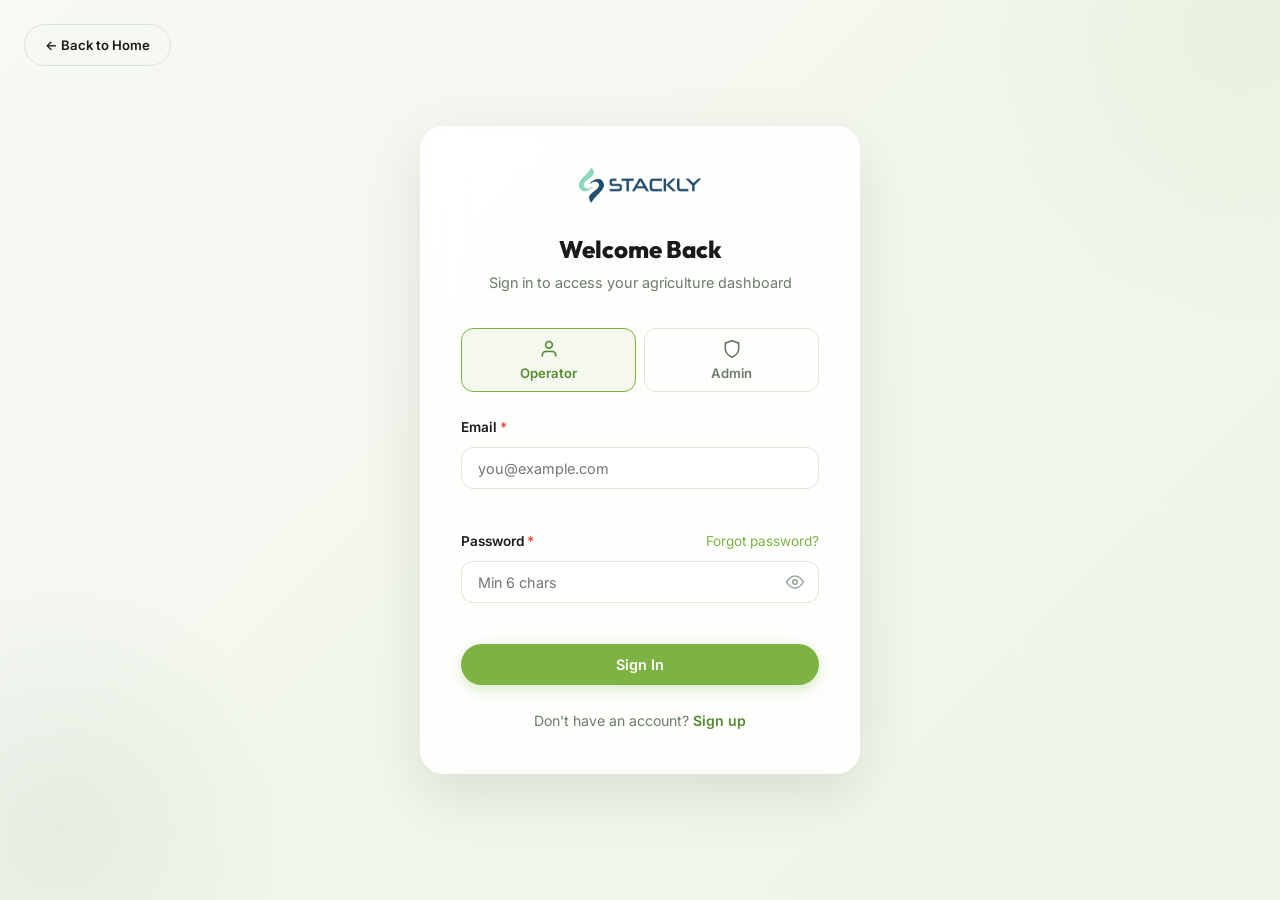
==== login.html @ 9b393491 "hi" ====
<!DOCTYPE html><html lang="en"><head><meta charset="UTF-8" /><meta name="viewport" content="width=device-width, initial-scale=1.0" /><title>Sign In - Stackly</title><link rel="stylesheet" href="css/style.css" /><link rel="stylesheet" href="css/auth.css" /><script src="js/auth.js"></script></head><body>
<div class="auth-page"><a href="index.html" class="btn btn-outline back-btn-top btn-sm">&larr; Back to Home</a><div class="auth-card"><div class="auth-logo"><a href="index.html"><img src="images/logo-stackly.webp" alt="Stackly" /></a></div><h2 class="auth-title">Welcome Back</h2><p class="auth-subtitle">Sign in to access your agriculture dashboard</p>
<div class="role-selector" id="roleSelector"><button class="role-option active" data-role="operator" onclick="selectRole(this)"><svg viewBox="0 0 24 24" fill="none" stroke="currentColor" stroke-width="2"><path d="M20 21v-2a4 4 0 00-4-4H8a4 4 0 00-4 4v2"/><circle cx="12" cy="7" r="4"/></svg>Operator</button><button class="role-option" data-role="admin" onclick="selectRole(this)"><svg viewBox="0 0 24 24" fill="none" stroke="currentColor" stroke-width="2"><path d="M12 22s8-4 8-10V5l-8-3-8 3v7c0 6 8 10 8 10z"/></svg>Admin</button></div>
<form onsubmit="event.preventDefault();handleLogin()"><div class="form-group"><label>Email <span class="required">*</span></label><input type="email" class="form-control" id="loginEmail" placeholder="you@example.com" required /><div class="form-error"></div></div><div class="form-group"><div style="display:flex;justify-content:space-between;align-items:center;margin-bottom:0.5rem;"><label style="margin-bottom:0;">Password <span class="required">*</span></label><a href="404.html" style="font-size:0.85rem;text-decoration:none;color:#7cb342;">Forgot password?</a></div><div class="password-wrapper"><input type="password" class="form-control" id="loginPassword" placeholder="Min 6 chars" required minlength="6" /><button type="button" class="password-toggle"><svg width="18" height="18" viewBox="0 0 24 24" fill="none" stroke="currentColor" stroke-width="2"><path d="M1 12s4-8 11-8 11 8 11 8-4 8-11 8-11-8-11-8z"/><circle cx="12" cy="12" r="3"/></svg></button></div><div class="form-error"></div></div><button type="submit" class="btn btn-primary" style="width:100%;justify-content:center;">Sign In</button></form>
<div class="auth-footer">Don't have an account? <a href="signup.html">Sign up</a></div></div></div>
<script>let selectedRole='operator';function selectRole(el){document.querySelectorAll('.role-option').forEach(o=>o.classList.remove('active'));el.classList.add('active');selectedRole=el.dataset.role;}function handleLogin(){const email=document.getElementById('loginEmail').value;const password=document.getElementById('loginPassword').value;const result=authLogin(email,password,selectedRole);if(result.success){window.location.href='dashboard.html';}}</script>
<script src="js/main.js"></script></body></html>
---- css/style.css ----
/* ============================================
   STACKLY SMART AGRICULTURE
   Premium Glossy Design System
   ============================================ */

/* ---------- Google Fonts ---------- */
@import url('https://fonts.googleapis.com/css2?family=Inter:wght@300;400;500;600;700&family=Outfit:wght@400;500;600;700;800;900&display=swap');

/* ---------- CSS Custom Properties ---------- */
:root {
  /* Primary — Dark Green */
  --primary: #1a3a2a;
  --primary-light: #2d5a3f;
  --primary-lighter: #3e7a55;
  --primary-dark: #0f2218;
  --primary-bg: rgba(26, 58, 42, 0.06);

  /* Accent — Vibrant Green */
  --accent: #7cb342;
  --accent-light: #9ccc65;
  --accent-dark: #558b2f;
  --accent-bg: rgba(124, 179, 66, 0.08);

  /* Warm — Lime/Yellow-Green */
  --warm: #8bc34a;
  --warm-light: #aed581;
  --warm-dark: #689f38;
  --warm-bg: rgba(139, 195, 74, 0.08);

  /* Backgrounds */
  --bg: #ffffff;
  --bg-subtle: #f7f9f4;
  --bg-muted: #eef2e8;
  --bg-dark: #0f1a12;
  --bg-cream: #f5f8f0;

  /* Surfaces */
  --surface: #ffffff;
  --surface-raised: #ffffff;
  --surface-overlay: rgba(255, 255, 255, 0.92);

  /* Text */
  --text: #1a1a1a;
  --text-secondary: #3d4a3d;
  --text-muted: #6b7b6b;
  --text-faint: #94a394;

  /* Borders */
  --border: #dde6d5;
  --border-light: #eef2e8;
  --border-hover: #b8c9a8;

  /* Semantic */
  --success: #10b981;
  --success-bg: rgba(16, 185, 129, 0.08);
  --warning: #f59e0b;
  --warning-bg: rgba(245, 158, 11, 0.08);
  --danger: #ef4444;
  --danger-bg: rgba(239, 68, 68, 0.08);
  --info: #3b82f6;
  --info-bg: rgba(59, 130, 246, 0.08);

  /* Typography */
  --font-body: 'Inter', -apple-system, BlinkMacSystemFont, sans-serif;
  --font-heading: 'Outfit', 'Inter', sans-serif;

  /* Spacing */
  --section-pad: clamp(4rem, 10vw, 7rem);
  --container-max: 1200px;
  --container-wide: 1400px;

  /* Shadows */
  --shadow-xs: 0 1px 2px rgba(0, 0, 0, 0.04);
  --shadow-sm: 0 1px 3px rgba(0, 0, 0, 0.06), 0 1px 2px rgba(0, 0, 0, 0.04);
  --shadow-md: 0 4px 16px rgba(0, 0, 0, 0.06);
  --shadow-lg: 0 8px 32px rgba(0, 0, 0, 0.08);
  --shadow-xl: 0 20px 60px rgba(0, 0, 0, 0.1);
  --shadow-glow: 0 0 40px rgba(124, 179, 66, 0.15);
  --shadow-card-hover: 0 12px 40px rgba(26, 58, 42, 0.12);
  --shadow-warm: 0 8px 30px rgba(139, 195, 74, 0.2);

  /* Glass */
  --glass-bg: rgba(255, 255, 255, 0.7);
  --glass-border: rgba(255, 255, 255, 0.5);

  /* Radii */
  --radius-sm: 0.5rem;
  --radius-md: 0.75rem;
  --radius-lg: 1rem;
  --radius-xl: 1.25rem;
  --radius-2xl: 1.5rem;
  --radius-full: 9999px;

  /* Transitions */
  --ease-out: cubic-bezier(0.22, 1, 0.36, 1);
  --ease-spring: cubic-bezier(0.34, 1.56, 0.64, 1);
  --transition: 0.3s var(--ease-out);
  --transition-slow: 0.5s var(--ease-out);
}

/* ---------- Reset ---------- */
*, *::before, *::after { margin: 0; padding: 0; box-sizing: border-box; }
html { scroll-behavior: smooth; -webkit-text-size-adjust: 100%; }
body {
  font-family: var(--font-body);
  color: var(--text);
  background: var(--bg);
  line-height: 1.7;
  -webkit-font-smoothing: antialiased;
  -moz-osx-font-smoothing: grayscale;
  overflow-x: hidden;
}
img { max-width: 100%; height: auto; display: block; }
a { color: inherit; text-decoration: none; }
button { font-family: inherit; cursor: pointer; border: none; background: none; }
h1, h2, h3, h4, h5, h6 {
  font-family: var(--font-heading);
  line-height: 1.2;
  font-weight: 700;
}
ul, ol { list-style: none; }
input, textarea, select { font-family: inherit; font-size: inherit; }

/* ---------- Layout ---------- */
.container {
  max-width: var(--container-max);
  margin: 0 auto;
  padding: 0 1.5rem;
}
.container-wide {
  max-width: var(--container-wide);
  margin: 0 auto;
  padding: 0 1.5rem;
}
.section {
  padding: var(--section-pad) 0;
}
.section-sm {
  padding: clamp(2rem, 5vw, 4rem) 0;
}
.section-label {
  display: inline-flex;
  align-items: center;
  gap: 0.5rem;
  font-size: 0.78rem;
  font-weight: 700;
  text-transform: uppercase;
  letter-spacing: 0.15em;
  color: var(--accent);
  margin-bottom: 1rem;
}
.section-label::before {
  content: '';
  width: 8px;
  height: 8px;
  background: var(--accent);
  border-radius: 50%;
}
.section-title {
  font-size: clamp(1.75rem, 4vw, 3rem);
  font-weight: 800;
  color: var(--text);
  margin-bottom: 1rem;
}
.section-subtitle {
  font-size: clamp(0.95rem, 1.5vw, 1.1rem);
  color: var(--text-muted);
  max-width: 600px;
  line-height: 1.7;
}
.text-center { text-align: center; }
.text-center .section-subtitle { margin: 0 auto; }
.text-white { color: #ffffff; }
.text-white .section-label { color: var(--accent-light); }
.text-white .section-subtitle { color: rgba(255,255,255,0.7); }

/* ---------- Page Loader ---------- */
#page-loader {
  position: fixed; inset: 0; z-index: 99999;
  background: var(--bg);
  display: flex; flex-direction: column;
  align-items: center; justify-content: center;
  gap: 1.5rem;
  transition: opacity 0.5s, visibility 0.5s;
}
#page-loader.hidden { opacity: 0; visibility: hidden; pointer-events: none; }
.loader-logo img { height: 32px; }
.loader-ring {
  position: absolute;
  width: 60px; height: 60px;
  border: 3px solid var(--border);
  border-top-color: var(--accent);
  border-radius: 50%;
  animation: loaderSpin 0.8s linear infinite;
}
.loader-text {
  font-size: 0.82rem;
  font-weight: 500;
  color: var(--text-faint);
  letter-spacing: 0.1em;
}
@keyframes loaderSpin { to { transform: rotate(360deg); } }

/* ---------- Buttons ---------- */
.btn {
  display: inline-flex;
  align-items: center;
  gap: 0.5rem;
  padding: 0.75rem 1.75rem;
  border-radius: var(--radius-full);
  font-weight: 600;
  font-size: 0.9rem;
  transition: all var(--transition);
  cursor: pointer;
  border: none;
  white-space: nowrap;
}
.btn-primary {
  background: var(--accent);
  color: #ffffff;
  box-shadow: 0 4px 14px rgba(124, 179, 66, 0.3);
}
.btn-primary:hover {
  background: var(--accent-dark);
  transform: translateY(-2px);
  box-shadow: 0 6px 20px rgba(124, 179, 66, 0.4);
}
.btn-outline {
  background: transparent;
  color: var(--text);
  border: 1.5px solid var(--border);
}
.btn-outline:hover {
  border-color: var(--accent);
  color: var(--accent-dark);
  background: var(--accent-bg);
}
.btn-dark {
  background: var(--primary);
  color: #ffffff;
}
.btn-dark:hover {
  background: var(--primary-light);
  transform: translateY(-2px);
}
.btn-white {
  background: #ffffff;
  color: var(--primary);
  font-weight: 700;
}
.btn-white:hover {
  background: #f0f0f0;
  transform: translateY(-2px);
}
.btn svg { width: 16px; height: 16px; }
.btn-sm { padding: 0.55rem 1.25rem; font-size: 0.82rem; }
.btn-lg { padding: 0.9rem 2.25rem; font-size: 1rem; }
.back-btn-top {
  position: absolute;
  top: 1.5rem;
  left: 1.5rem;
  z-index: 10;
}

/* ---------- Header / Navbar ---------- */
.header {
  position: fixed;
  top: 0;
  left: 0;
  right: 0;
  z-index: 1000;
  background: rgba(26, 58, 42, 0.95);
  backdrop-filter: blur(20px);
  -webkit-backdrop-filter: blur(20px);
  transition: all var(--transition);
  border-bottom: 1px solid rgba(255,255,255,0.08);
}
.header.scrolled {
  background: rgba(15, 26, 18, 0.98);
  box-shadow: 0 4px 30px rgba(0,0,0,0.15);
}
.header-inner {
  max-width: var(--container-wide);
  margin: 0 auto;
  padding: 0 1.5rem;
  display: flex;
  align-items: center;
  justify-content: space-between;
  height: 72px;
}
.header-logo img { height: 32px; }
.header-nav {
  display: flex;
  align-items: center;
  gap: 2rem;
}
.header-nav a {
  font-size: 0.88rem;
  font-weight: 500;
  color: rgba(255,255,255,0.75);
  transition: color var(--transition);
  position: relative;
}
.header-nav a:hover,
.header-nav a.active {
  color: #ffffff;
}
.header-nav a::after {
  content: '';
  position: absolute;
  bottom: -4px;
  left: 0;
  width: 0;
  height: 2px;
  background: var(--accent);
  transition: width var(--transition);
}
.header-nav a:hover::after,
.header-nav a.active::after {
  width: 100%;
}
.header-actions {
  display: flex;
  align-items: center;
  gap: 0.75rem;
}
.header-actions .btn-outline {
  color: rgba(255,255,255,0.8);
  border-color: rgba(255,255,255,0.25);
}
.header-actions .btn-outline:hover {
  border-color: var(--accent);
  color: #ffffff;
  background: rgba(124, 179, 66, 0.1);
}

/* Mobile Menu */
.ham-btn {
  display: none;
  width: 40px;
  height: 40px;
  align-items: center;
  justify-content: center;
  color: #ffffff;
  border-radius: var(--radius-sm);
  transition: background var(--transition);
  position: relative;
  z-index: 1001;
}
.ham-btn:hover { background: rgba(255,255,255,0.1); }
.ham-btn svg { width: 22px; height: 22px; }
.ham-btn .close-icon { display: none; }
.header.menu-open .ham-btn .ham-icon { display: none; }
.header.menu-open .ham-btn .close-icon { display: block; }

.mobile-overlay {
  display: none;
  position: fixed;
  inset: 0;
  background: rgba(0,0,0,0.5);
  z-index: 998;
}
.header.menu-open .mobile-overlay { display: block; }

.mobile-sidebar {
  position: fixed;
  top: 0;
  right: -320px;
  width: 300px;
  height: 100vh;
  background: var(--primary);
  z-index: 999;
  padding: 5rem 2rem 2rem;
  transition: right 0.4s var(--ease-out);
  display: flex;
  flex-direction: column;
  gap: 1.5rem;
  overflow-y: auto;
}
.header.menu-open .mobile-sidebar { right: 0; }
.mobile-sidebar .header-nav {
  flex-direction: column;
  align-items: flex-start;
  gap: 0;
}
.mobile-sidebar .header-nav a {
  padding: 0.85rem 0;
  font-size: 1rem;
  border-bottom: 1px solid rgba(255,255,255,0.08);
  width: 100%;
  display: block;
}
.mobile-sidebar .header-actions {
  flex-direction: column;
  width: 100%;
}
.mobile-sidebar .header-actions .btn {
  width: 100%;
  justify-content: center;
}

/* ---------- Hero Section ---------- */
.hero {
  position: relative;
  min-height: 100vh;
  display: flex;
  align-items: center;
  padding: 6rem 0 4rem;
  overflow: hidden;
}
.hero-bg {
  position: absolute;
  inset: 0;
  z-index: 0;
}
.hero-bg img {
  width: 100%;
  height: 100%;
  object-fit: cover;
}
.hero-bg::after {
  content: '';
  position: absolute;
  inset: 0;
  background: linear-gradient(135deg, rgba(15, 34, 24, 0.88) 0%, rgba(26, 58, 42, 0.7) 50%, rgba(15, 34, 24, 0.5) 100%);
}
.hero-content {
  position: relative;
  z-index: 1;
  max-width: var(--container-wide);
  margin: 0 auto;
  padding: 0 1.5rem;
  display: grid;
  grid-template-columns: 1fr 1fr;
  gap: 3rem;
  align-items: center;
}
.hero-text h1 {
  font-size: clamp(2.5rem, 5vw, 4rem);
  font-weight: 900;
  color: #ffffff;
  line-height: 1.1;
  margin-bottom: 1.25rem;
}
.hero-text h1 span { color: var(--accent-light); }
.hero-text p {
  font-size: clamp(1rem, 1.5vw, 1.15rem);
  color: rgba(255,255,255,0.75);
  margin-bottom: 2rem;
  max-width: 520px;
  line-height: 1.7;
}
.hero-btns {
  display: flex;
  gap: 1rem;
  flex-wrap: wrap;
}
.hero-image {
  position: relative;
  z-index: 1;
  display: flex;
  align-items: center;
  justify-content: center;
}
.hero-image img {
  border-radius: var(--radius-2xl);
  box-shadow: var(--shadow-xl);
  max-height: 500px;
  object-fit: cover;
}

/* ---------- Trusted Partners ---------- */
.partners-bar {
  background: var(--bg);
  padding: 2.5rem 0;
  border-bottom: 1px solid var(--border-light);
}
.partners-bar p {
  text-align: center;
  font-size: 0.82rem;
  color: var(--text-faint);
  margin-bottom: 1.5rem;
  font-weight: 500;
  letter-spacing: 0.05em;
}
.partners-logos {
  display: flex;
  align-items: center;
  justify-content: center;
  gap: 3rem;
  flex-wrap: wrap;
  opacity: 0.5;
}
.partners-logos span {
  font-family: var(--font-heading);
  font-size: 1.1rem;
  font-weight: 700;
  color: var(--text-muted);
  letter-spacing: 0.02em;
}

/* ---------- Intro Text Block ---------- */
.intro-block {
  padding: var(--section-pad) 0;
  background: var(--bg);
}
.intro-block .container {
  max-width: 800px;
  text-align: center;
}
.intro-block p {
  font-size: clamp(1rem, 1.5vw, 1.15rem);
  color: var(--text-secondary);
  line-height: 1.8;
}
.intro-icon {
  width: 48px;
  height: 48px;
  margin: 0 auto 1.5rem;
  background: var(--accent-bg);
  border-radius: var(--radius-md);
  display: flex;
  align-items: center;
  justify-content: center;
  color: var(--accent);
}

/* ---------- Split Grid ---------- */
.split-grid {
  display: grid;
  grid-template-columns: 1fr 1fr;
  gap: 2rem;
}
.split-card {
  background: var(--surface);
  border: 1px solid var(--border);
  border-radius: var(--radius-2xl);
  padding: 2.5rem;
  position: relative;
  overflow: hidden;
  transition: all var(--transition);
}
.split-card:hover {
  box-shadow: var(--shadow-card-hover);
  transform: translateY(-4px);
}
.split-card-accent {
  border-left: 4px solid var(--accent);
}
.split-card h3 {
  font-size: 1.5rem;
  margin-bottom: 0.75rem;
}
.split-card p {
  color: var(--text-muted);
  font-size: 0.95rem;
  line-height: 1.7;
}
.split-card .big-stat {
  font-size: 3.5rem;
  font-weight: 900;
  color: var(--accent);
  font-family: var(--font-heading);
  margin-bottom: 0.5rem;
}

/* ---------- Accordion Features ---------- */
.features-split {
  display: grid;
  grid-template-columns: 1fr 1fr;
  gap: 4rem;
  align-items: center;
}
.features-left h2 {
  font-size: clamp(1.75rem, 3.5vw, 2.75rem);
  font-weight: 800;
  margin-bottom: 1.5rem;
}
.feature-accordion-item {
  border: 1px solid var(--border);
  border-radius: var(--radius-lg);
  margin-bottom: 0.75rem;
  overflow: hidden;
  transition: all var(--transition);
}
.feature-accordion-item.active {
  border-color: var(--accent);
  box-shadow: var(--shadow-md);
}
.feature-accordion-btn {
  width: 100%;
  padding: 1rem 1.25rem;
  display: flex;
  align-items: center;
  justify-content: space-between;
  font-size: 0.95rem;
  font-weight: 600;
  color: var(--text);
  background: var(--surface);
  transition: all var(--transition);
}
.feature-accordion-btn:hover { background: var(--bg-subtle); }
.feature-accordion-item.active .feature-accordion-btn {
  background: var(--accent-bg);
  color: var(--accent-dark);
}
.feature-accordion-btn svg {
  width: 18px;
  height: 18px;
  transition: transform var(--transition);
  color: var(--text-faint);
}
.feature-accordion-item.active .feature-accordion-btn svg {
  transform: rotate(180deg);
  color: var(--accent);
}
.feature-accordion-body {
  max-height: 0;
  overflow: hidden;
  transition: max-height 0.4s var(--ease-out);
}
.feature-accordion-item.active .feature-accordion-body {
  max-height: 200px;
}
.feature-accordion-body p {
  padding: 0 1.25rem 1rem;
  font-size: 0.88rem;
  color: var(--text-muted);
  line-height: 1.7;
}

/* ---------- Tech Cards ---------- */
.tech-cards {
  display: grid;
  grid-template-columns: repeat(3, 1fr);
  gap: 1.5rem;
}
.tech-card {
  background: var(--surface);
  border: 1px solid var(--border);
  border-radius: var(--radius-2xl);
  overflow: hidden;
  transition: all var(--transition);
}
.tech-card:hover {
  box-shadow: var(--shadow-card-hover);
  transform: translateY(-6px);
}
.tech-card-img {
  height: 200px;
  overflow: hidden;
}
.tech-card-img img {
  width: 100%;
  height: 100%;
  object-fit: cover;
  transition: transform 0.6s var(--ease-out);
}
.tech-card:hover .tech-card-img img {
  transform: scale(1.05);
}
.tech-card-body {
  padding: 1.5rem;
}
.tech-card-body h4 {
  font-size: 1.05rem;
  margin-bottom: 0.5rem;
}
.tech-card-body p {
  font-size: 0.85rem;
  color: var(--text-muted);
  line-height: 1.6;
}

/* ---------- Stats Section ---------- */
.stats-section {
  background: var(--bg-subtle);
  padding: var(--section-pad) 0;
}
.stats-grid {
  display: grid;
  grid-template-columns: repeat(4, 1fr);
  gap: 2rem;
}
.stat-item {
  text-align: center;
  padding: 2rem 1rem;
  background: var(--surface);
  border: 1px solid var(--border);
  border-radius: var(--radius-xl);
  transition: all var(--transition);
}
.stat-item:hover {
  box-shadow: var(--shadow-md);
  transform: translateY(-4px);
}
.stat-number {
  font-size: clamp(2rem, 4vw, 3rem);
  font-weight: 900;
  font-family: var(--font-heading);
  color: var(--accent-dark);
  line-height: 1;
  margin-bottom: 0.5rem;
}
.stat-label {
  font-size: 0.85rem;
  color: var(--text-muted);
}

/* ---------- Workflow / Timeline ---------- */
.workflow-section {
  padding: var(--section-pad) 0;
}
.workflow-grid {
  display: grid;
  grid-template-columns: 1fr 1fr;
  gap: 4rem;
  align-items: center;
}
.workflow-steps {
  position: relative;
}
.workflow-steps::before {
  content: '';
  position: absolute;
  left: 16px;
  top: 0;
  bottom: 0;
  width: 2px;
  background: var(--border);
}
.workflow-step {
  display: flex;
  gap: 1.5rem;
  padding: 1.5rem 0;
  position: relative;
}
.workflow-dot {
  width: 34px;
  height: 34px;
  border-radius: 50%;
  background: var(--surface);
  border: 2px solid var(--border);
  display: flex;
  align-items: center;
  justify-content: center;
  flex-shrink: 0;
  z-index: 1;
  transition: all var(--transition);
  font-size: 0.78rem;
  font-weight: 700;
  color: var(--text-faint);
}
.workflow-step:hover .workflow-dot {
  background: var(--accent);
  border-color: var(--accent);
  color: #ffffff;
}
.workflow-step h4 {
  font-size: 1.1rem;
  margin-bottom: 0.35rem;
}
.workflow-step p {
  font-size: 0.88rem;
  color: var(--text-muted);
  line-height: 1.6;
}
.workflow-image {
  position: relative;
}
.workflow-image img {
  border-radius: var(--radius-2xl);
  box-shadow: var(--shadow-lg);
}
.workflow-float-card {
  position: absolute;
  bottom: -20px;
  right: -20px;
  background: var(--surface);
  border-radius: var(--radius-xl);
  padding: 1.25rem 1.5rem;
  box-shadow: var(--shadow-lg);
  border: 1px solid var(--border);
}
.workflow-float-card h5 {
  font-size: 0.88rem;
  margin-bottom: 0.5rem;
  color: var(--text);
}
.workflow-float-card .progress-bar {
  height: 8px;
  background: var(--bg-muted);
  border-radius: 4px;
  overflow: hidden;
  width: 150px;
}
.workflow-float-card .progress-fill {
  height: 100%;
  background: var(--accent);
  border-radius: 4px;
}
.workflow-float-card .progress-label {
  font-size: 0.78rem;
  color: var(--text-faint);
  margin-top: 0.25rem;
}

/* ---------- Testimonial ---------- */
.testimonial-section {
  background: var(--bg-subtle);
  padding: var(--section-pad) 0;
}
.testimonial-card {
  max-width: 800px;
  margin: 0 auto;
  display: grid;
  grid-template-columns: auto 1fr;
  gap: 2.5rem;
  align-items: center;
}
.testimonial-avatar {
  width: 120px;
  height: 120px;
  border-radius: var(--radius-xl);
  overflow: hidden;
  flex-shrink: 0;
}
.testimonial-avatar img {
  width: 100%;
  height: 100%;
  object-fit: cover;
}
.testimonial-body blockquote {
  font-size: 1.05rem;
  color: var(--text-secondary);
  line-height: 1.8;
  margin-bottom: 1.25rem;
  font-style: italic;
}
.testimonial-body .author-name {
  font-weight: 700;
  font-size: 1rem;
  color: var(--text);
}
.testimonial-body .author-role {
  font-size: 0.82rem;
  color: var(--text-faint);
}

/* ---------- CTA Banner ---------- */
.cta-section {
  background: linear-gradient(135deg, var(--primary) 0%, var(--primary-light) 50%, var(--accent-dark) 100%);
  padding: clamp(4rem, 8vw, 6rem) 0;
  position: relative;
  overflow: hidden;
}
.cta-section::before {
  content: '';
  position: absolute;
  top: -50%;
  right: -20%;
  width: 600px;
  height: 600px;
  border-radius: 50%;
  background: rgba(124, 179, 66, 0.1);
}
.cta-content {
  position: relative;
  z-index: 1;
  display: grid;
  grid-template-columns: 1fr auto;
  gap: 3rem;
  align-items: center;
}
.cta-content h2 {
  font-size: clamp(1.75rem, 3.5vw, 2.5rem);
  color: #ffffff;
  font-weight: 800;
}
.cta-content p {
  color: rgba(255,255,255,0.7);
  margin-top: 0.75rem;
  font-size: 1rem;
}

/* ---------- FAQ ---------- */
.faq-section {
  padding: var(--section-pad) 0;
}
.faq-list {
  max-width: 700px;
  margin: 2rem auto 0;
}
.faq-item {
  border-bottom: 1px solid var(--border);
}
.faq-question {
  width: 100%;
  padding: 1.25rem 0;
  display: flex;
  align-items: center;
  justify-content: space-between;
  font-size: 0.95rem;
  font-weight: 600;
  color: var(--text);
  text-align: left;
  transition: color var(--transition);
}
.faq-question:hover { color: var(--accent-dark); }
.faq-question svg {
  width: 18px;
  height: 18px;
  flex-shrink: 0;
  transition: transform var(--transition);
  color: var(--text-faint);
}
.faq-item.active .faq-question svg { transform: rotate(45deg); color: var(--accent); }
.faq-answer {
  max-height: 0;
  overflow: hidden;
  transition: max-height 0.4s var(--ease-out);
}
.faq-item.active .faq-answer { max-height: 300px; }
.faq-answer p {
  padding-bottom: 1.25rem;
  font-size: 0.9rem;
  color: var(--text-muted);
  line-height: 1.7;
}

/* ---------- Blog / Insights ---------- */
.blog-cards {
  display: grid;
  grid-template-columns: repeat(3, 1fr);
  gap: 1.5rem;
  margin-top: 2.5rem;
}
.blog-card {
  background: var(--surface);
  border: 1px solid var(--border);
  border-radius: var(--radius-2xl);
  overflow: hidden;
  transition: all var(--transition);
}
.blog-card:hover {
  box-shadow: var(--shadow-card-hover);
  transform: translateY(-6px);
}
.blog-card-img {
  height: 180px;
  overflow: hidden;
}
.blog-card-img img {
  width: 100%;
  height: 100%;
  object-fit: cover;
  transition: transform 0.6s var(--ease-out);
}
.blog-card:hover .blog-card-img img { transform: scale(1.05); }
.blog-card-body {
  padding: 1.5rem;
}
.blog-card-body .blog-tag {
  font-size: 0.72rem;
  font-weight: 700;
  text-transform: uppercase;
  letter-spacing: 0.1em;
  color: var(--accent);
  margin-bottom: 0.5rem;
}
.blog-card-body h4 {
  font-size: 1rem;
  margin-bottom: 0.5rem;
  line-height: 1.4;
}
.blog-card-body p {
  font-size: 0.82rem;
  color: var(--text-muted);
  line-height: 1.6;
}

/* ---------- Footer ---------- */
.footer {
  background: var(--bg-dark);
  color: rgba(255,255,255,0.7);
  padding: clamp(3rem, 6vw, 5rem) 0 0;
}
.footer-top {
  text-align: center;
  margin-bottom: 3rem;
}
.footer-top h3 {
  font-size: clamp(1.25rem, 2.5vw, 1.75rem);
  color: #ffffff;
  margin-bottom: 1rem;
}
.footer-newsletter {
  display: flex;
  max-width: 440px;
  margin: 0 auto;
  gap: 0.5rem;
}
.footer-newsletter input {
  flex: 1;
  padding: 0.75rem 1rem;
  border: 1px solid rgba(255,255,255,0.15);
  border-radius: var(--radius-full);
  background: rgba(255,255,255,0.05);
  color: #ffffff;
  font-size: 0.88rem;
  outline: none;
}
.footer-newsletter input::placeholder { color: rgba(255,255,255,0.4); }
.footer-newsletter input:focus { border-color: var(--accent); }
.footer-grid {
  display: grid;
  grid-template-columns: 1.5fr 1fr 1fr 1fr;
  gap: 3rem;
  padding-bottom: 3rem;
  border-bottom: 1px solid rgba(255,255,255,0.08);
}
.footer-brand img { height: 28px; margin-bottom: 1rem; }
.footer-brand p {
  font-size: 0.88rem;
  line-height: 1.7;
  margin-bottom: 1.5rem;
}
.footer-social {
  display: flex;
  gap: 0.75rem;
}
.footer-social a {
  width: 36px;
  height: 36px;
  border-radius: var(--radius-sm);
  border: 1px solid rgba(255,255,255,0.12);
  display: flex;
  align-items: center;
  justify-content: center;
  transition: all var(--transition);
}
.footer-social a svg { width: 16px; height: 16px; }
.footer-social a:hover {
  background: var(--accent);
  border-color: var(--accent);
  color: #ffffff;
}
.footer-col h4 {
  color: #ffffff;
  font-size: 0.88rem;
  font-weight: 700;
  margin-bottom: 1.25rem;
}
.footer-col li { margin-bottom: 0.65rem; }
.footer-col a {
  font-size: 0.85rem;
  transition: color var(--transition);
}
.footer-col a:hover { color: var(--accent-light); }
.footer-bottom {
  padding: 1.5rem 0;
  display: flex;
  align-items: center;
  justify-content: space-between;
}
.footer-bottom p { font-size: 0.78rem; color: rgba(255,255,255,0.4); }
.footer-bottom-links {
  display: flex;
  gap: 1.5rem;
}
.footer-bottom-links a {
  font-size: 0.78rem;
  color: rgba(255,255,255,0.4);
  transition: color var(--transition);
}
.footer-bottom-links a:hover { color: var(--accent-light); }

/* ---------- Page Hero ---------- */
.page-hero {
  background: linear-gradient(135deg, var(--primary) 0%, var(--primary-light) 100%);
  padding: 8rem 0 4rem;
  text-align: center;
  position: relative;
  overflow: hidden;
}
.page-hero::before {
  content: '';
  position: absolute;
  top: -50%;
  right: -30%;
  width: 700px;
  height: 700px;
  border-radius: 50%;
  background: rgba(124, 179, 66, 0.06);
}
.page-hero h1 {
  font-size: clamp(2rem, 4vw, 3rem);
  color: #ffffff;
  font-weight: 800;
  margin-bottom: 1rem;
}
.page-hero p {
  color: rgba(255,255,255,0.7);
  font-size: 1.05rem;
  max-width: 560px;
  margin: 0 auto;
}

/* ---------- Contact ---------- */
.contact-grid {
  display: grid;
  grid-template-columns: 1fr 1.2fr;
  gap: 2.5rem;
}
.contact-info-card {
  background: var(--primary);
  border-radius: var(--radius-2xl);
  padding: 2.5rem;
  color: #ffffff;
}
.contact-info-card h3 {
  font-size: 1.5rem;
  margin-bottom: 0.75rem;
}
.contact-info-card > p {
  font-size: 0.9rem;
  color: rgba(255,255,255,0.65);
  margin-bottom: 2rem;
  line-height: 1.7;
}
.contact-info-item {
  display: flex;
  gap: 1rem;
  margin-bottom: 1.5rem;
  align-items: flex-start;
}
.contact-info-item .icon {
  width: 40px;
  height: 40px;
  border-radius: var(--radius-md);
  background: rgba(255,255,255,0.1);
  display: flex;
  align-items: center;
  justify-content: center;
  flex-shrink: 0;
}
.contact-info-item h5 {
  font-size: 0.88rem;
  margin-bottom: 0.15rem;
}
.contact-info-item span {
  font-size: 0.82rem;
  color: rgba(255,255,255,0.6);
}
.contact-form-card {
  background: var(--surface);
  border: 1px solid var(--border);
  border-radius: var(--radius-2xl);
  padding: 2.5rem;
}

/* ---------- Forms ---------- */
.form-group {
  margin-bottom: 1.25rem;
}
.form-group label {
  display: block;
  font-size: 0.85rem;
  font-weight: 600;
  color: var(--text);
  margin-bottom: 0.5rem;
}
.required { color: var(--danger); }
.form-control {
  width: 100%;
  padding: 0.7rem 1rem;
  border: 1px solid var(--border);
  border-radius: var(--radius-md);
  font-size: 0.9rem;
  color: var(--text);
  background: var(--surface);
  outline: none;
  transition: border-color var(--transition), box-shadow var(--transition);
}
.form-control:focus {
  border-color: var(--accent);
  box-shadow: 0 0 0 3px rgba(124, 179, 66, 0.1);
}
textarea.form-control {
  min-height: 120px;
  resize: vertical;
}
.form-row {
  display: grid;
  grid-template-columns: 1fr 1fr;
  gap: 1rem;
}
.form-error {
  font-size: 0.78rem;
  color: var(--danger);
  margin-top: 0.35rem;
  min-height: 1rem;
}
.password-wrapper {
  position: relative;
}
.password-wrapper input { padding-right: 2.5rem; }
.password-toggle {
  position: absolute;
  right: 0.75rem;
  top: 50%;
  transform: translateY(-50%);
  color: var(--text-faint);
  width: 24px;
  height: 24px;
  display: flex;
  align-items: center;
  justify-content: center;
}

/* ---------- Pricing Cards ---------- */
.pricing-grid {
  display: grid;
  grid-template-columns: repeat(3, 1fr);
  gap: 1.5rem;
  margin-top: 2.5rem;
}
.pricing-card {
  background: var(--surface);
  border: 1px solid var(--border);
  border-radius: var(--radius-2xl);
  padding: 2.5rem;
  text-align: center;
  position: relative;
  transition: all var(--transition);
  display: flex;
  flex-direction: column;
}
.pricing-card .btn {
  margin-top: auto;
}
.pricing-card:hover {
  box-shadow: var(--shadow-card-hover);
  transform: translateY(-6px);
}
.pricing-card.popular {
  border-color: var(--accent);
  box-shadow: var(--shadow-warm);
}
.pricing-badge {
  position: absolute;
  top: -12px;
  left: 50%;
  transform: translateX(-50%);
  background: var(--accent);
  color: #ffffff;
  padding: 0.3rem 1rem;
  border-radius: var(--radius-full);
  font-size: 0.72rem;
  font-weight: 700;
  text-transform: uppercase;
  letter-spacing: 0.05em;
}
.pricing-card h3 {
  font-size: 1.15rem;
  margin-bottom: 0.5rem;
}
.pricing-price {
  font-size: 2.5rem;
  font-weight: 900;
  color: var(--text);
  font-family: var(--font-heading);
  margin: 1rem 0;
}
.pricing-price span {
  font-size: 0.88rem;
  font-weight: 500;
  color: var(--text-faint);
}
.pricing-features {
  text-align: left;
  margin: 1.5rem 0 2rem;
}
.pricing-features li {
  display: flex;
  align-items: center;
  gap: 0.5rem;
  padding: 0.5rem 0;
  font-size: 0.88rem;
  color: var(--text-secondary);
}
.pricing-features li svg {
  width: 16px;
  height: 16px;
  color: var(--accent);
  flex-shrink: 0;
}

/* ---------- Services Grid ---------- */
.services-grid {
  display: grid;
  grid-template-columns: repeat(3, 1fr);
  gap: 1.5rem;
}
.service-card {
  background: var(--surface);
  border: 1px solid var(--border);
  border-radius: var(--radius-2xl);
  padding: 2rem;
  transition: all var(--transition);
}
.service-card:hover {
  box-shadow: var(--shadow-card-hover);
  transform: translateY(-4px);
}
.service-icon {
  width: 56px;
  height: 56px;
  border-radius: var(--radius-lg);
  display: flex;
  align-items: center;
  justify-content: center;
  margin-bottom: 1.25rem;
}
.service-card h4 {
  font-size: 1.05rem;
  margin-bottom: 0.5rem;
}
.service-card p {
  font-size: 0.85rem;
  color: var(--text-muted);
  line-height: 1.6;
}

/* ---------- Solutions Grid ---------- */
.solutions-hero-grid {
  display: grid;
  grid-template-columns: 1fr 1fr;
  gap: 3rem;
  align-items: center;
}
.solutions-hero-grid img {
  border-radius: var(--radius-2xl);
  box-shadow: var(--shadow-lg);
}

/* ---------- Responsive ---------- */
@media (max-width: 1024px) {
  .header-nav, .header-actions { display: none; }
  .ham-btn { display: flex; }
  .mobile-sidebar .header-nav,
  .mobile-sidebar .header-actions { display: flex; }
  .hero-content { grid-template-columns: 1fr; text-align: center; }
  .hero-text p { margin: 0 auto 2rem; }
  .hero-btns { justify-content: center; }
  .hero-image { display: none; }
  .split-grid { grid-template-columns: 1fr; }
  .features-split { grid-template-columns: 1fr; gap: 2rem; }
  .tech-cards { grid-template-columns: 1fr 1fr; }
  .stats-grid { grid-template-columns: 1fr 1fr; }
  .workflow-grid { grid-template-columns: 1fr; gap: 2rem; }
  .workflow-image { order: -1; }
  .testimonial-card { grid-template-columns: 1fr; text-align: center; }
  .testimonial-avatar { margin: 0 auto; }
  .cta-content { grid-template-columns: 1fr; text-align: center; }
  .cta-content .btn { margin: 0 auto; }
  .blog-cards { grid-template-columns: 1fr 1fr; }
  .footer-grid { grid-template-columns: 1fr 1fr; }
  .contact-grid { grid-template-columns: 1fr; }
  .pricing-grid { grid-template-columns: 1fr 1fr; }
  .services-grid { grid-template-columns: 1fr 1fr; }
  .solutions-hero-grid { grid-template-columns: 1fr; }
}

@media (max-width: 768px) {
  .tech-cards { grid-template-columns: 1fr; }
  .blog-cards { grid-template-columns: 1fr; }
  .footer-grid { grid-template-columns: 1fr; gap: 2rem; }
  .footer-bottom { flex-direction: column; gap: 0.75rem; text-align: center; }
  .pricing-grid { grid-template-columns: 1fr; }
  .services-grid { grid-template-columns: 1fr; }
  .form-row { grid-template-columns: 1fr; }
  .footer-newsletter { flex-direction: column; }
  .partners-logos { gap: 1.5rem; }
  .section { padding: clamp(3rem, 6vw, 5rem) 0; }
}

@media (max-width: 480px) {
  .stats-grid { grid-template-columns: 1fr; }
  .hero-text h1 { font-size: 2rem; }
  .container { padding: 0 1rem; }
  .header-inner { padding: 0 1rem; height: 64px; }
  .page-hero { padding: 6rem 0 3rem; }
}
---- css/auth.css ----
/* ============================================
   STACKLY SMART AGRICULTURE
   Auth Pages — Login & Signup
   ============================================ */

.auth-page {
  min-height: 100vh;
  display: flex;
  align-items: center;
  justify-content: center;
  background: linear-gradient(135deg, #f7f9f4 0%, #eef5e6 100%);
  padding: 2rem;
  position: relative;
  overflow: hidden;
}
.auth-page::before {
  content: '';
  position: absolute;
  top: -30%;
  right: -20%;
  width: 600px;
  height: 600px;
  border-radius: 50%;
  background: radial-gradient(circle, rgba(124, 179, 66, 0.08) 0%, transparent 70%);
}
.auth-page::after {
  content: '';
  position: absolute;
  bottom: -20%;
  left: -15%;
  width: 500px;
  height: 500px;
  border-radius: 50%;
  background: radial-gradient(circle, rgba(26, 58, 42, 0.06) 0%, transparent 70%);
}

.auth-card {
  width: 100%;
  max-width: 440px;
  background: rgba(255, 255, 255, 0.88);
  backdrop-filter: blur(20px);
  -webkit-backdrop-filter: blur(20px);
  border: 1px solid rgba(255, 255, 255, 0.6);
  border-radius: var(--radius-2xl);
  padding: 2.5rem;
  box-shadow: var(--shadow-xl);
  position: relative;
  z-index: 1;
}

.auth-logo {
  display: flex;
  justify-content: center;
  margin-bottom: 2rem;
}
.auth-logo img { height: 36px; }

.auth-title {
  text-align: center;
  font-size: 1.5rem;
  font-weight: 800;
  color: var(--text);
  margin-bottom: 0.5rem;
}
.auth-subtitle {
  text-align: center;
  font-size: 0.9rem;
  color: var(--text-muted);
  margin-bottom: 2rem;
}

.auth-footer {
  text-align: center;
  margin-top: 1.5rem;
  font-size: 0.88rem;
  color: var(--text-muted);
}
.auth-footer a {
  color: var(--accent-dark);
  font-weight: 600;
  transition: color var(--transition);
}
.auth-footer a:hover { color: var(--accent); }

.role-selector {
  display: grid;
  grid-template-columns: repeat(2, 1fr);
  gap: 0.5rem;
  margin-bottom: 1.5rem;
}
.role-option {
  padding: 0.65rem;
  border: 1px solid var(--border);
  border-radius: var(--radius-md);
  text-align: center;
  cursor: pointer;
  transition: all var(--transition);
  font-size: 0.82rem;
  font-weight: 600;
  color: var(--text-muted);
}
.role-option:hover {
  border-color: var(--accent);
  color: var(--accent-dark);
}
.role-option.active {
  border-color: var(--accent);
  background: var(--accent-bg);
  color: var(--accent-dark);
}
.role-option svg {
  display: block;
  margin: 0 auto 0.35rem;
  width: 20px;
  height: 20px;
}

@media (max-width: 480px) {
  .auth-card {
    padding: 1.75rem 1.25rem;
    border-radius: var(--radius-xl);
  }
  .role-selector {
    grid-template-columns: 1fr;
  }
}
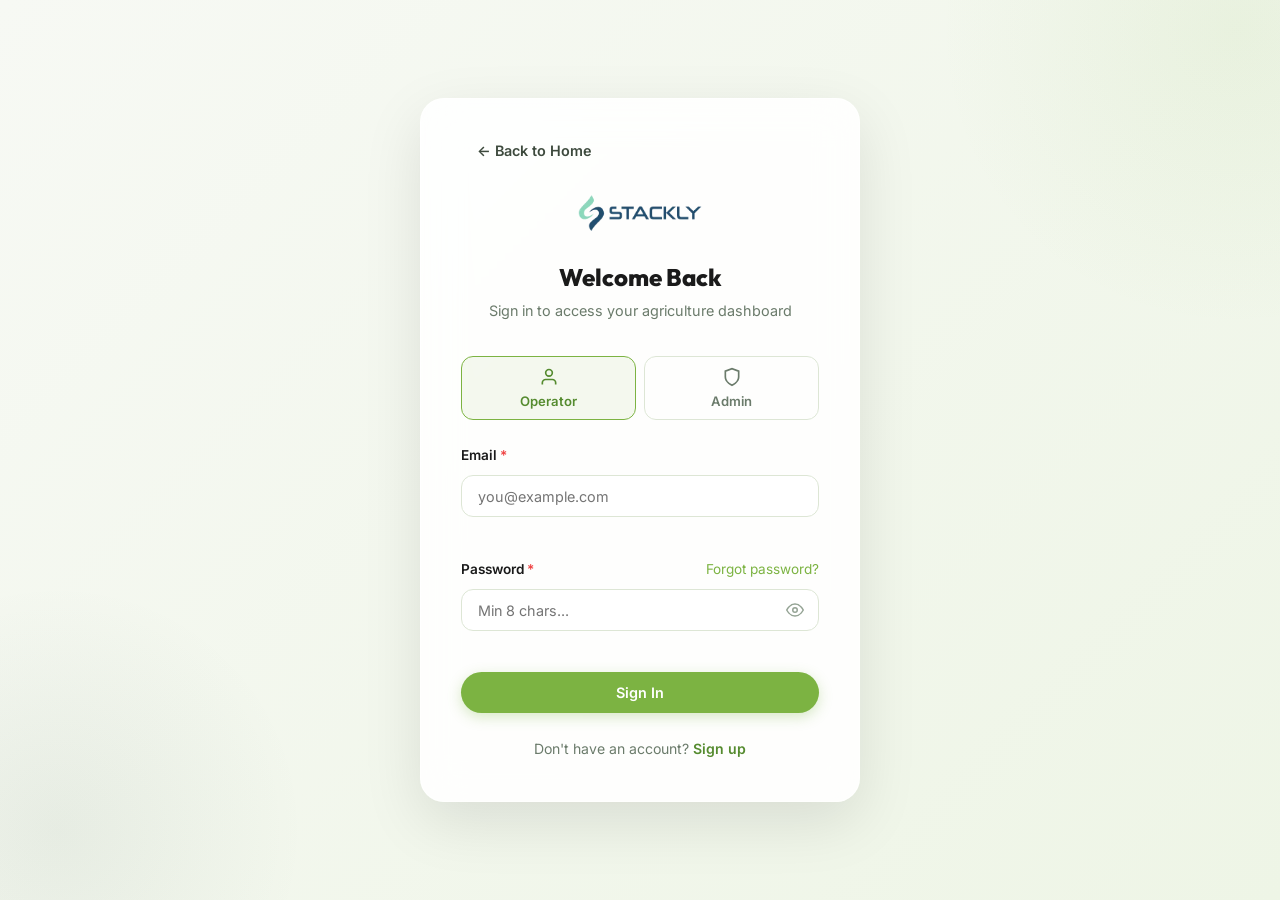
==== commit bb1c1cae: "hi" ====
--- a/login.html
+++ b/login.html
@@ -1,7 +1,7 @@
-<!DOCTYPE html><html lang="en"><head><meta charset="UTF-8" /><meta name="viewport" content="width=device-width, initial-scale=1.0" /><title>Sign In - Stackly</title><link rel="stylesheet" href="css/style.css" /><link rel="stylesheet" href="css/auth.css" /><script src="js/auth.js"></script></head><body>
-<div class="auth-page"><a href="index.html" class="btn btn-outline back-btn-top btn-sm">&larr; Back to Home</a><div class="auth-card"><div class="auth-logo"><a href="index.html"><img src="images/logo-stackly.webp" alt="Stackly" /></a></div><h2 class="auth-title">Welcome Back</h2><p class="auth-subtitle">Sign in to access your agriculture dashboard</p>
+<!DOCTYPE html><html lang="en"><head><meta charset="UTF-8" /><meta name="viewport" content="width=device-width, initial-scale=1.0" /><title>Sign In - Stackly</title><link rel="stylesheet" href="css/style.css" /><link rel="stylesheet" href="css/auth.css?v=4" /><script src="js/auth.js"></script></head><body>
+<div class="auth-page"><div class="auth-card"><a href="index.html" class="back-btn-top">&larr; Back to Home</a><div class="auth-logo"><a href="index.html"><img src="images/logo-stackly.webp" alt="Stackly" /></a></div><h2 class="auth-title">Welcome Back</h2><p class="auth-subtitle">Sign in to access your agriculture dashboard</p>
 <div class="role-selector" id="roleSelector"><button class="role-option active" data-role="operator" onclick="selectRole(this)"><svg viewBox="0 0 24 24" fill="none" stroke="currentColor" stroke-width="2"><path d="M20 21v-2a4 4 0 00-4-4H8a4 4 0 00-4 4v2"/><circle cx="12" cy="7" r="4"/></svg>Operator</button><button class="role-option" data-role="admin" onclick="selectRole(this)"><svg viewBox="0 0 24 24" fill="none" stroke="currentColor" stroke-width="2"><path d="M12 22s8-4 8-10V5l-8-3-8 3v7c0 6 8 10 8 10z"/></svg>Admin</button></div>
-<form onsubmit="event.preventDefault();handleLogin()"><div class="form-group"><label>Email <span class="required">*</span></label><input type="email" class="form-control" id="loginEmail" placeholder="you@example.com" required /><div class="form-error"></div></div><div class="form-group"><div style="display:flex;justify-content:space-between;align-items:center;margin-bottom:0.5rem;"><label style="margin-bottom:0;">Password <span class="required">*</span></label><a href="404.html" style="font-size:0.85rem;text-decoration:none;color:#7cb342;">Forgot password?</a></div><div class="password-wrapper"><input type="password" class="form-control" id="loginPassword" placeholder="Min 6 chars" required minlength="6" /><button type="button" class="password-toggle"><svg width="18" height="18" viewBox="0 0 24 24" fill="none" stroke="currentColor" stroke-width="2"><path d="M1 12s4-8 11-8 11 8 11 8-4 8-11 8-11-8-11-8z"/><circle cx="12" cy="12" r="3"/></svg></button></div><div class="form-error"></div></div><button type="submit" class="btn btn-primary" style="width:100%;justify-content:center;">Sign In</button></form>
+<form onsubmit="event.preventDefault();handleLogin()"><div class="form-group"><label>Email <span class="required">*</span></label><input type="email" class="form-control" id="loginEmail" placeholder="you@example.com" required /><div class="form-error"></div></div><div class="form-group"><div style="display:flex;justify-content:space-between;align-items:center;margin-bottom:0.5rem;"><label style="margin-bottom:0;">Password <span class="required">*</span></label><a href="404.html" style="font-size:0.85rem;text-decoration:none;color:#7cb342;">Forgot password?</a></div><div class="password-wrapper"><input type="password" class="form-control" id="loginPassword" placeholder="Min 8 chars..." required minlength="8" pattern="(?=.*[a-z])(?=.*[A-Z])(?=.*\d)(?=.*[\W_]).{8,}" title="Password must contain at least 8 characters, one uppercase, one lowercase, one number and one special character" /><button type="button" class="password-toggle"><svg width="18" height="18" viewBox="0 0 24 24" fill="none" stroke="currentColor" stroke-width="2"><path d="M1 12s4-8 11-8 11 8 11 8-4 8-11 8-11-8-11-8z"/><circle cx="12" cy="12" r="3"/></svg></button></div><div class="form-error"></div></div><button type="submit" class="btn btn-primary" style="width:100%;justify-content:center;">Sign In</button></form>
 <div class="auth-footer">Don't have an account? <a href="signup.html">Sign up</a></div></div></div>
 <script>let selectedRole='operator';function selectRole(el){document.querySelectorAll('.role-option').forEach(o=>o.classList.remove('active'));el.classList.add('active');selectedRole=el.dataset.role;}function handleLogin(){const email=document.getElementById('loginEmail').value;const password=document.getElementById('loginPassword').value;const result=authLogin(email,password,selectedRole);if(result.success){window.location.href='dashboard.html';}}</script>
 <script src="js/main.js"></script></body></html>
--- a/css/auth.css
+++ b/css/auth.css
@@ -34,6 +34,25 @@
   background: radial-gradient(circle, rgba(26, 58, 42, 0.06) 0%, transparent 70%);
 }
 
+.back-btn-top {
+  position: absolute;
+  top: 2.5rem;
+  left: 3.5rem;
+  display: flex;
+  align-items: center;
+  justify-content: flex-start;
+  gap: 0.5rem;
+  color: var(--text-secondary);
+  font-size: 0.9rem;
+  font-weight: 600;
+  transition: color var(--transition);
+  text-decoration: none;
+  z-index: 10;
+}
+.back-btn-top:hover {
+  color: var(--accent-dark);
+}
+
 .auth-card {
   width: 100%;
   max-width: 440px;
@@ -51,6 +70,7 @@
 .auth-logo {
   display: flex;
   justify-content: center;
+  margin-top: 3.5rem;
   margin-bottom: 2rem;
 }
 .auth-logo img { height: 36px; }
